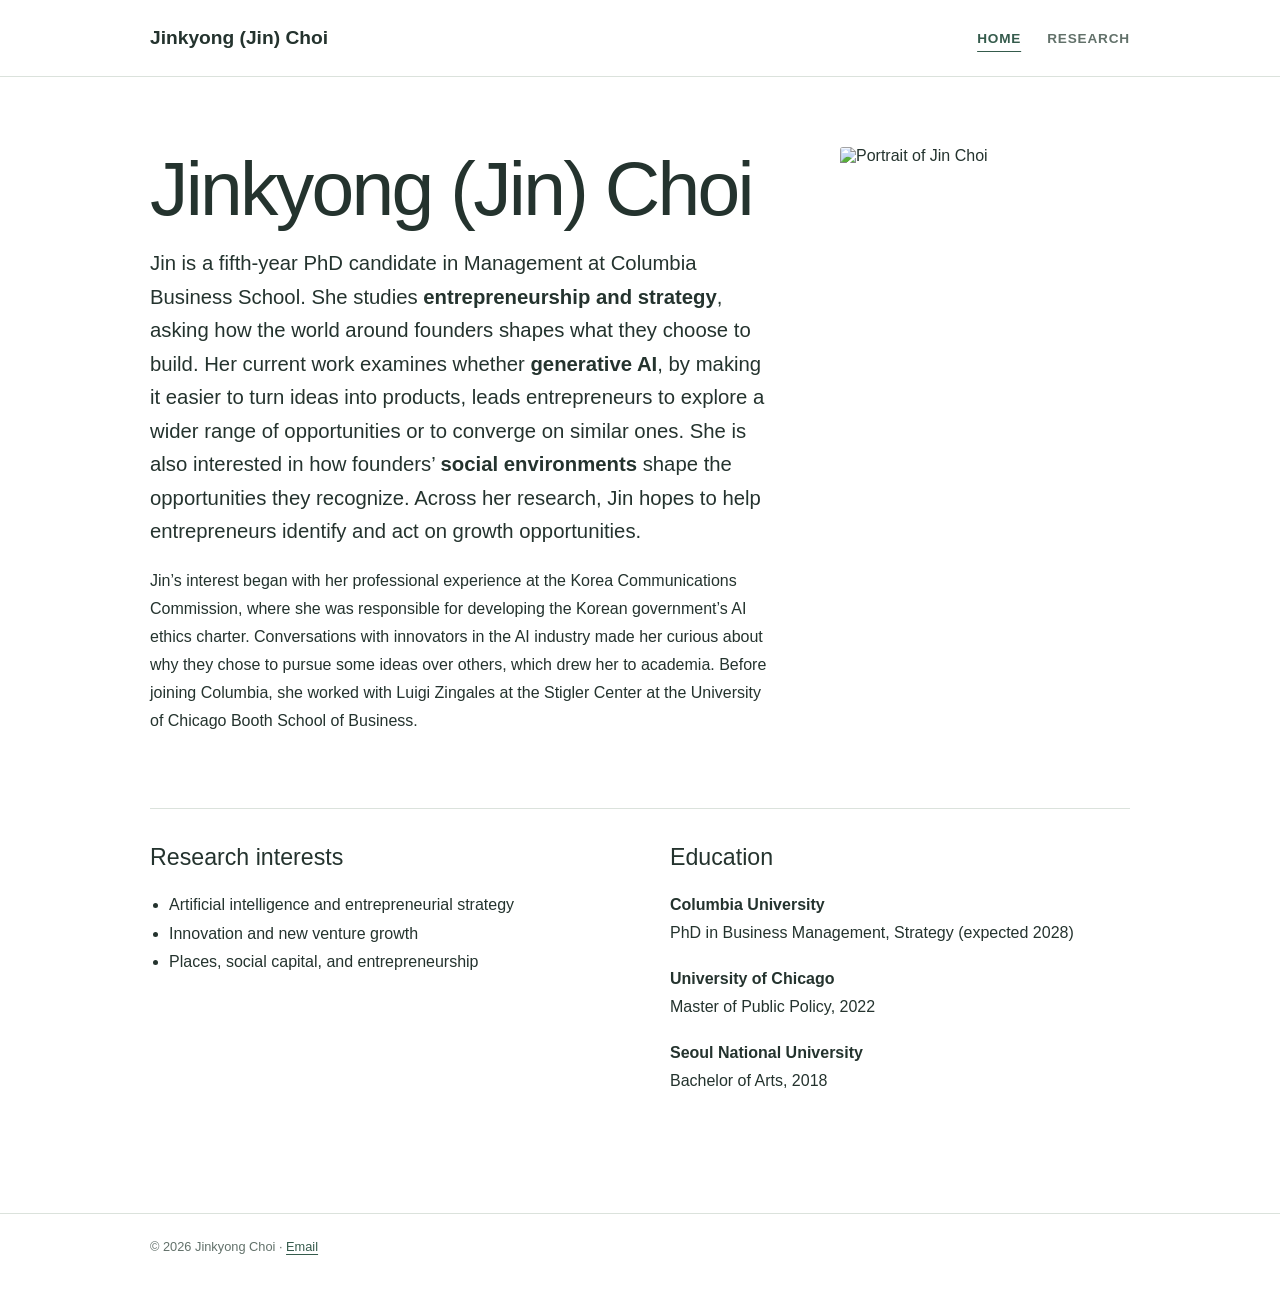
==== index.html @ 7b77699c "Publish academic website" ====
<!doctype html><html lang="en"><head><meta charset="utf-8"><meta name="viewport" content="width=device-width, initial-scale=1"><meta name="description" content="Jinkyong (Jin) Choi is a PhD candidate in strategy at Columbia Business School studying AI, entrepreneurship, and innovation."><title>Jinkyong (Jin) Choi</title><link rel="stylesheet" href="styles.css"></head><body><header><div class="wrap nav"><a class="brand" href="index.html">Jinkyong (Jin) Choi</a><nav aria-label="Main navigation"><a href="index.html" aria-current="page">Home</a><a href="research.html">Research</a></nav></div></header><main class="wrap"><div class="hero"><div><h1>Jinkyong (Jin) Choi</h1><p class="lede">Jin is a fifth-year PhD candidate in Management at Columbia Business School. She studies <strong>entrepreneurship and strategy</strong>, asking how the world around founders shapes what they choose to build. Her current work examines whether <strong>generative AI</strong>, by making it easier to turn ideas into products, leads entrepreneurs to explore a wider range of opportunities or to converge on similar ones. She is also interested in how founders’ <strong>social environments</strong> shape the opportunities they recognize. Across her research, Jin hopes to help entrepreneurs identify and act on growth opportunities.</p><p>Jin’s interest began with her professional experience at the Korea Communications Commission, where she was responsible for developing the Korean government’s AI ethics charter. Conversations with innovators in the AI industry made her curious about why they chose to pursue some ideas over others, which drew her to academia. Before joining Columbia, she worked with Luigi Zingales at the Stigler Center at the University of Chicago Booth School of Business.</p></div><img src="assets/jin.jpg" alt="Portrait of Jin Choi" width="290" height="387"></div><div class="sections"><section><h2>Research interests</h2><ul><li>Artificial intelligence and entrepreneurial strategy</li><li>Innovation and new venture growth</li><li>Places, social capital, and entrepreneurship</li></ul></section><section><h2>Education</h2><p><strong>Columbia University</strong><br>PhD in Business Management, Strategy (expected 2028)</p><p><strong>University of Chicago</strong><br>Master of Public Policy, 2022</p><p><strong>Seoul National University</strong><br>Bachelor of Arts, 2018</p></section></div></main><footer><div class="wrap">© 2026 Jinkyong Choi · <a href="mailto:jc5901@columbia.edu">Email</a></div></footer></body></html>
---- styles.css ----
:root{color-scheme:light;--ink:#24332e;--muted:#62716a;--accent:#355b4c;--line:#dbe2dc;--paper:#fff}*{box-sizing:border-box}html{font-family:Arial,Helvetica,sans-serif;background:var(--paper);color:var(--ink)}body{margin:0}a{color:var(--accent);text-underline-offset:3px}a:hover{color:#203e32}.wrap{width:min(100% - 48px,980px);margin:auto}header{border-bottom:1px solid var(--line)}.nav{min-height:76px;display:flex;align-items:center;justify-content:space-between;gap:24px}.brand{text-decoration:none;color:var(--ink);font-size:1.2rem;font-weight:700}nav{display:flex;gap:26px}nav a{text-decoration:none;color:var(--muted);font:600 .85rem Arial,Helvetica,sans-serif;letter-spacing:.06em;text-transform:uppercase}nav a[aria-current=page]{color:var(--accent);text-decoration:underline;text-underline-offset:8px}main{padding:70px 0 100px}h1{font-size:clamp(2.6rem,6vw,4.8rem);line-height:1.07;margin:0 0 18px;font-weight:400;letter-spacing:-.035em}h2{font-size:1.45rem;font-weight:400;margin:0 0 20px}h3{font-size:1.13rem;margin:0 0 8px}p{line-height:1.75;margin:0 0 18px}.eyebrow,.meta{font:600 .76rem Arial,Helvetica,sans-serif;letter-spacing:.1em;text-transform:uppercase;color:var(--muted)}.eyebrow{margin-bottom:20px}.hero{display:grid;grid-template-columns:minmax(0,1fr) 290px;gap:70px;align-items:start}.hero img{width:100%;height:auto;aspect-ratio:3/4;object-fit:cover;object-position:center 38%;border-radius:3px}.lede{font-size:1.27rem;line-height:1.65;max-width:620px}.sections{border-top:1px solid var(--line);margin-top:55px;padding-top:35px;display:grid;grid-template-columns:1fr 1fr;gap:60px}.sections ul{padding-left:19px;line-height:1.8;margin:0}.section-intro{max-width:680px;color:var(--muted)}.paper{padding:27px 0;border-top:1px solid var(--line)}.paper:first-of-type{margin-top:35px}.paper h2{margin:8px 0 10px}.paper p{max-width:700px}.paper .authors{color:var(--muted);margin-bottom:7px}.paper .status{font:600 .8rem Arial,Helvetica,sans-serif;color:var(--accent)}.cv-panel{border-top:1px solid var(--line);padding-top:32px;max-width:720px}.button{display:inline-block;background:var(--accent);color:#fff;text-decoration:none;padding:13px 19px;font:600 .85rem Arial,Helvetica,sans-serif;border-radius:2px}.button:hover{background:#203e32;color:#fff}footer{border-top:1px solid var(--line);padding:25px 0 40px;color:var(--muted);font: .8rem Arial,Helvetica,sans-serif}a:focus-visible{outline:3px solid #b48b45;outline-offset:4px}@media(max-width:700px){.wrap{width:min(100% - 36px,980px)}.nav{min-height:68px}.brand{font-size:1rem}nav{gap:14px}nav a{font-size:.7rem}main{padding:46px 0 70px}.hero{grid-template-columns:1fr;gap:28px}.hero img{width:min(100%,300px);grid-row:1}.sections{grid-template-columns:1fr;gap:35px}}

.keywords{display:flex;flex-wrap:wrap;gap:8px;margin:0 0 15px}.keyword{display:inline-block;border-radius:999px;padding:7px 12px;font:600 .72rem Arial,Helvetica,sans-serif;letter-spacing:.025em}.keyword.ai{background:#e9e5f7;color:#493a75}.keyword.entrepreneurship{background:#e4f1e8;color:#28563d}.keyword.strategy{background:#e5edf7;color:#315479}.keyword.social-network{background:#f9eadf;color:#815028}.paper .rr{display:inline-block;background:#fff0b8;color:#5d4500;padding:7px 11px;border-radius:3px;font:700 .82rem Arial,Helvetica,sans-serif;margin:4px 0 0}.paper .status{margin-bottom:6px}.paper h2{margin-top:0}
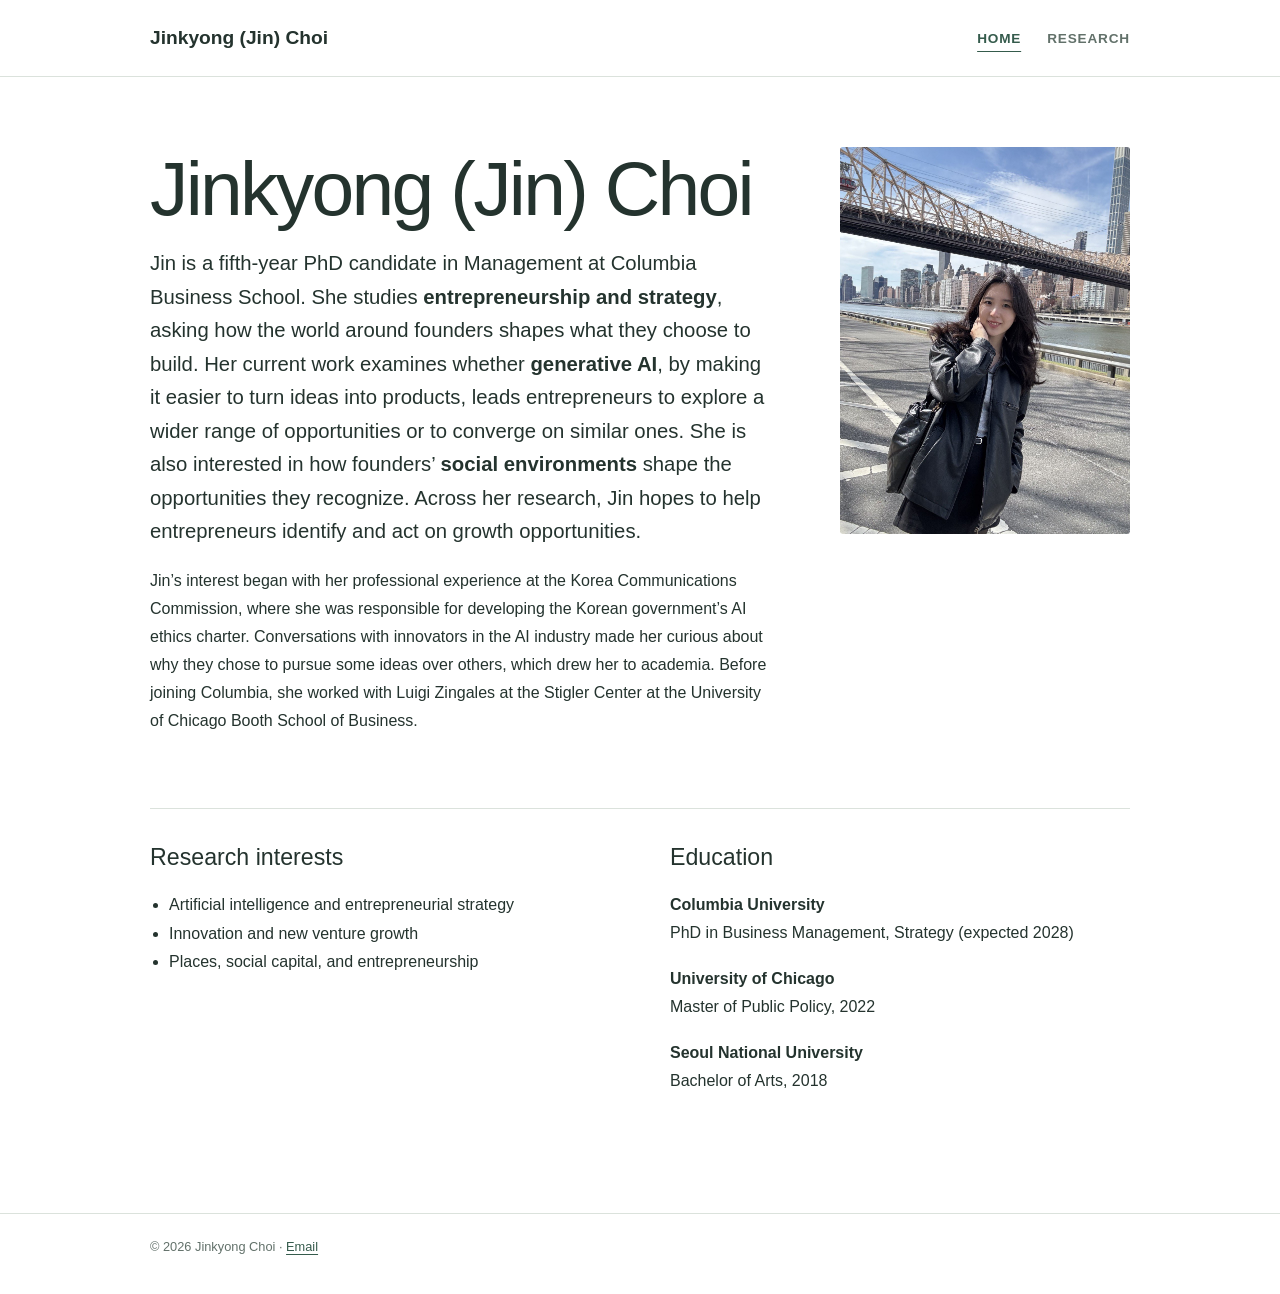
==== commit aa5a9e1f: "Add portrait to home page" ====
--- a/index.html
+++ b/index.html
@@ -1 +1 @@
-<!doctype html><html lang="en"><head><meta charset="utf-8"><meta name="viewport" content="width=device-width, initial-scale=1"><meta name="description" content="Jinkyong (Jin) Choi is a PhD candidate in strategy at Columbia Business School studying AI, entrepreneurship, and innovation."><title>Jinkyong (Jin) Choi</title><link rel="stylesheet" href="styles.css"></head><body><header><div class="wrap nav"><a class="brand" href="index.html">Jinkyong (Jin) Choi</a><nav aria-label="Main navigation"><a href="index.html" aria-current="page">Home</a><a href="research.html">Research</a></nav></div></header><main class="wrap"><div class="hero"><div><h1>Jinkyong (Jin) Choi</h1><p class="lede">Jin is a fifth-year PhD candidate in Management at Columbia Business School. She studies <strong>entrepreneurship and strategy</strong>, asking how the world around founders shapes what they choose to build. Her current work examines whether <strong>generative AI</strong>, by making it easier to turn ideas into products, leads entrepreneurs to explore a wider range of opportunities or to converge on similar ones. She is also interested in how founders’ <strong>social environments</strong> shape the opportunities they recognize. Across her research, Jin hopes to help entrepreneurs identify and act on growth opportunities.</p><p>Jin’s interest began with her professional experience at the Korea Communications Commission, where she was responsible for developing the Korean government’s AI ethics charter. Conversations with innovators in the AI industry made her curious about why they chose to pursue some ideas over others, which drew her to academia. Before joining Columbia, she worked with Luigi Zingales at the Stigler Center at the University of Chicago Booth School of Business.</p></div><img src="assets/jin.jpg" alt="Portrait of Jin Choi" width="290" height="387"></div><div class="sections"><section><h2>Research interests</h2><ul><li>Artificial intelligence and entrepreneurial strategy</li><li>Innovation and new venture growth</li><li>Places, social capital, and entrepreneurship</li></ul></section><section><h2>Education</h2><p><strong>Columbia University</strong><br>PhD in Business Management, Strategy (expected 2028)</p><p><strong>University of Chicago</strong><br>Master of Public Policy, 2022</p><p><strong>Seoul National University</strong><br>Bachelor of Arts, 2018</p></section></div></main><footer><div class="wrap">© 2026 Jinkyong Choi · <a href="mailto:jc5901@columbia.edu">Email</a></div></footer></body></html>
+<!doctype html><html lang="en"><head><meta charset="utf-8"><meta name="viewport" content="width=device-width, initial-scale=1"><meta name="description" content="Jinkyong (Jin) Choi is a PhD candidate in strategy at Columbia Business School studying AI, entrepreneurship, and innovation."><title>Jinkyong (Jin) Choi</title><link rel="stylesheet" href="styles.css"></head><body><header><div class="wrap nav"><a class="brand" href="index.html">Jinkyong (Jin) Choi</a><nav aria-label="Main navigation"><a href="index.html" aria-current="page">Home</a><a href="research.html">Research</a></nav></div></header><main class="wrap"><div class="hero"><div><h1>Jinkyong (Jin) Choi</h1><p class="lede">Jin is a fifth-year PhD candidate in Management at Columbia Business School. She studies <strong>entrepreneurship and strategy</strong>, asking how the world around founders shapes what they choose to build. Her current work examines whether <strong>generative AI</strong>, by making it easier to turn ideas into products, leads entrepreneurs to explore a wider range of opportunities or to converge on similar ones. She is also interested in how founders’ <strong>social environments</strong> shape the opportunities they recognize. Across her research, Jin hopes to help entrepreneurs identify and act on growth opportunities.</p><p>Jin’s interest began with her professional experience at the Korea Communications Commission, where she was responsible for developing the Korean government’s AI ethics charter. Conversations with innovators in the AI industry made her curious about why they chose to pursue some ideas over others, which drew her to academia. Before joining Columbia, she worked with Luigi Zingales at the Stigler Center at the University of Chicago Booth School of Business.</p></div><img src="jin.jpg" alt="Portrait of Jin Choi" width="290" height="387"></div><div class="sections"><section><h2>Research interests</h2><ul><li>Artificial intelligence and entrepreneurial strategy</li><li>Innovation and new venture growth</li><li>Places, social capital, and entrepreneurship</li></ul></section><section><h2>Education</h2><p><strong>Columbia University</strong><br>PhD in Business Management, Strategy (expected 2028)</p><p><strong>University of Chicago</strong><br>Master of Public Policy, 2022</p><p><strong>Seoul National University</strong><br>Bachelor of Arts, 2018</p></section></div></main><footer><div class="wrap">© 2026 Jinkyong Choi · <a href="mailto:jc5901@columbia.edu">Email</a></div></footer></body></html>
